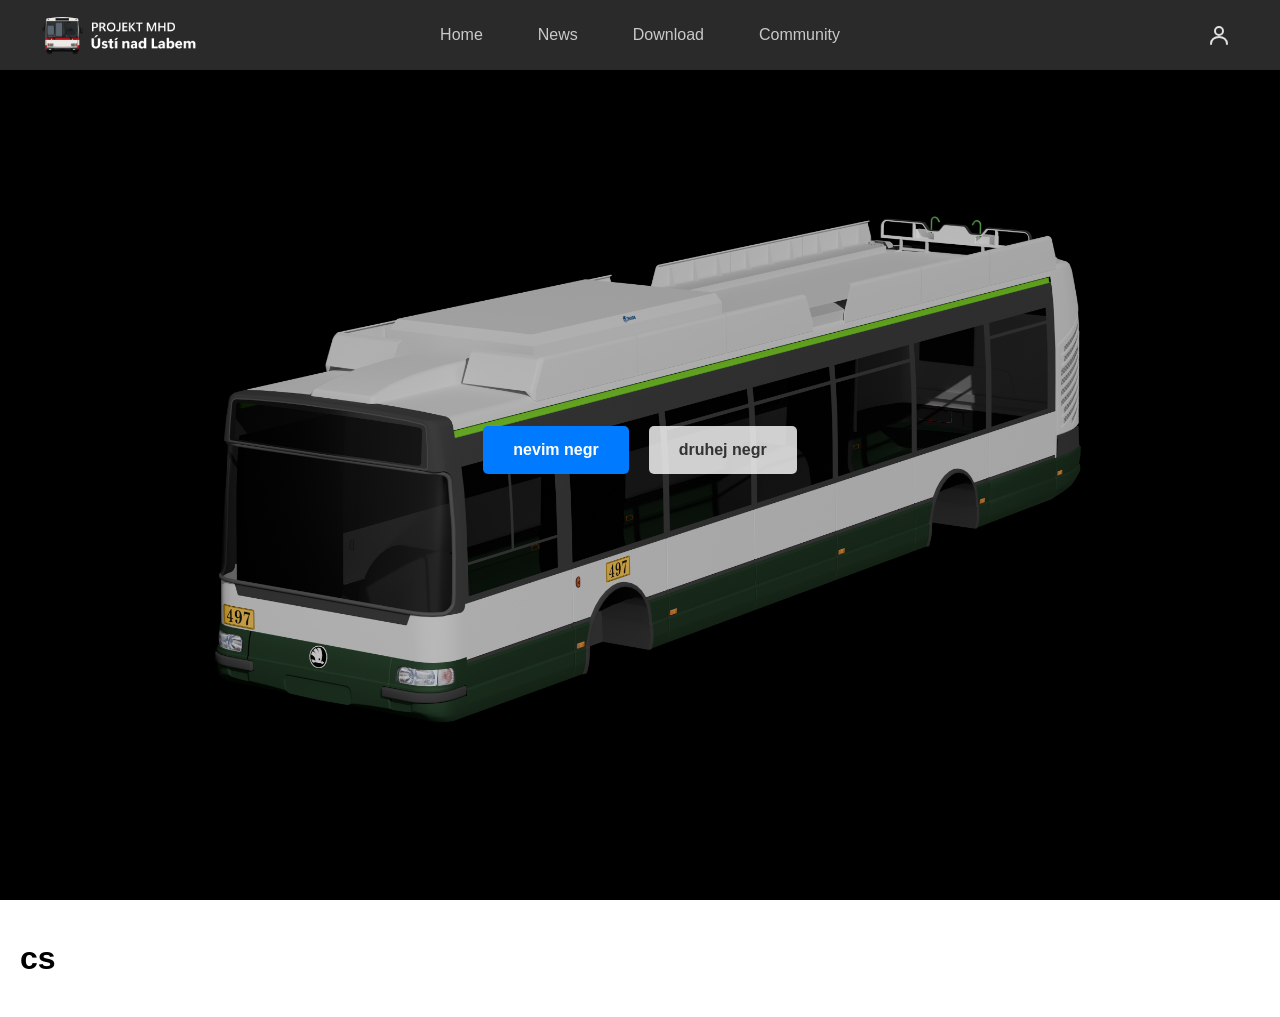
==== docs/index.html @ 0dd5b19f "Update" ====
<!DOCTYPE html>
<html lang="en">

<head>
    <meta charset="utf-8">
    <meta name="viewport" content="width=device-width, initial-scale=1">
    <title>Projekt Ústí nad Labem</title>
    <link rel="stylesheet" href="main.css">
    <link rel="icon" type="image/png" href="..//IMGs/Game_Ico_1024.png">
</head>

<body>

    <nav class="horni-lista">
        <img src="../IMGs/Game_ico_1024_Wide.png" alt="Logo hry" class="horni-lista-logo">

        <div class="horni-lista-stred">
            <a href="#">Home</a>
            <a href="#">News</a>
            <a href="#">Download</a>
            <a href="#">Community</a>
        </div>

        <div class="horni-lista-prava">
            <a href="#" class="uzivatel">
                <svg viewBox="0 0 24 24" fill="none" stroke="currentColor" stroke-width="2" stroke-linecap="round" stroke-linejoin="round">
                    <circle cx="12" cy="8" r="4"></circle>
                    <path d="M4 21c0-4.4 3.6-7 8-7s8 2.6 8 7"></path>
                </svg>
            </a>
        </div>
    </nav>

    <div class="uvodni-sekce">
        <div class="tlacitka-kontejner">
            <a href="#" class="tlacitko primarni">nevim negr</a>
            <a href="#" class="tlacitko sekundarni">druhej negr</a>
        </div>
    </div>

    <div class="zbytek-webu">
        <h1>cs</h1>
    </div>

</body>

</html>
---- docs/main.css ----
* {
    box-sizing: border-box;
    margin: 0;
    padding: 0;
}

body {
    font-family: sans-serif;
}

.horni-lista {
    position: fixed;
    top: 0;
    left: 0;
    width: 100%;
    height: 70px;
    background-color: #333333d5;
    z-index: 1000;
    display: flex;
    align-items: center;
    justify-content: center;
    padding: 0 40px;
}

.horni-lista-stred {
    display: flex;
    align-items: center;
    gap: 25px;
}

.horni-lista-prava {
    position: absolute;
    right: 40px;
}

.horni-lista a {
    color: rgba(255, 255, 255, 0.75);
    text-decoration: none;
    padding: 10px 15px;
    font-weight: 500;
    border-radius: 5px;
    transition: color 0.2s ease;
}

.horni-lista a:hover {
    color: white;
    font-weight: bold;
}

.horni-lista .aktivni {
    color: white;
    font-weight: bold;
}

.horni-lista .text {
    font-weight: bold;
}

.horni-lista .uzivatel {
    width: 42px;
    height: 42px;
    padding: 0;
    display: flex;
    align-items: center;
    justify-content: center;
    color: rgba(255, 255, 255, 0.85);
}

.horni-lista .uzivatel svg {
    width: 24px;
    height: 24px;
}

.uvodni-sekce {
    margin-top: 0;
    height: 100vh;
    background-image: url("../IMGs/IMG_0001.png");
    background-size: cover;
    background-position: center;
    display: flex;
    justify-content: center;
    align-items: center;
}

.tlacitka-kontejner {
    display: flex;
    gap: 20px;
}

.tlacitko {
    display: inline-block;
    padding: 15px 30px;
    text-decoration: none;
    font-weight: bold;
    border-radius: 5px;
    transition: 0.3s;
}

.primarni {
    background-color: #007bff;
    color: white;
}

.primarni:hover {
    background-color: #0056b3;
}

.sekundarni {
    background-color: rgba(255, 255, 255, 0.8);
    color: #333;
}

.sekundarni:hover {
    background-color: white;
}

.zbytek-webu {
    padding: 40px 20px;
}
.horni-lista-logo {
    position: absolute;
    left: 40px;
    height: 45px;
    width: auto;
    object-fit: contain;
}
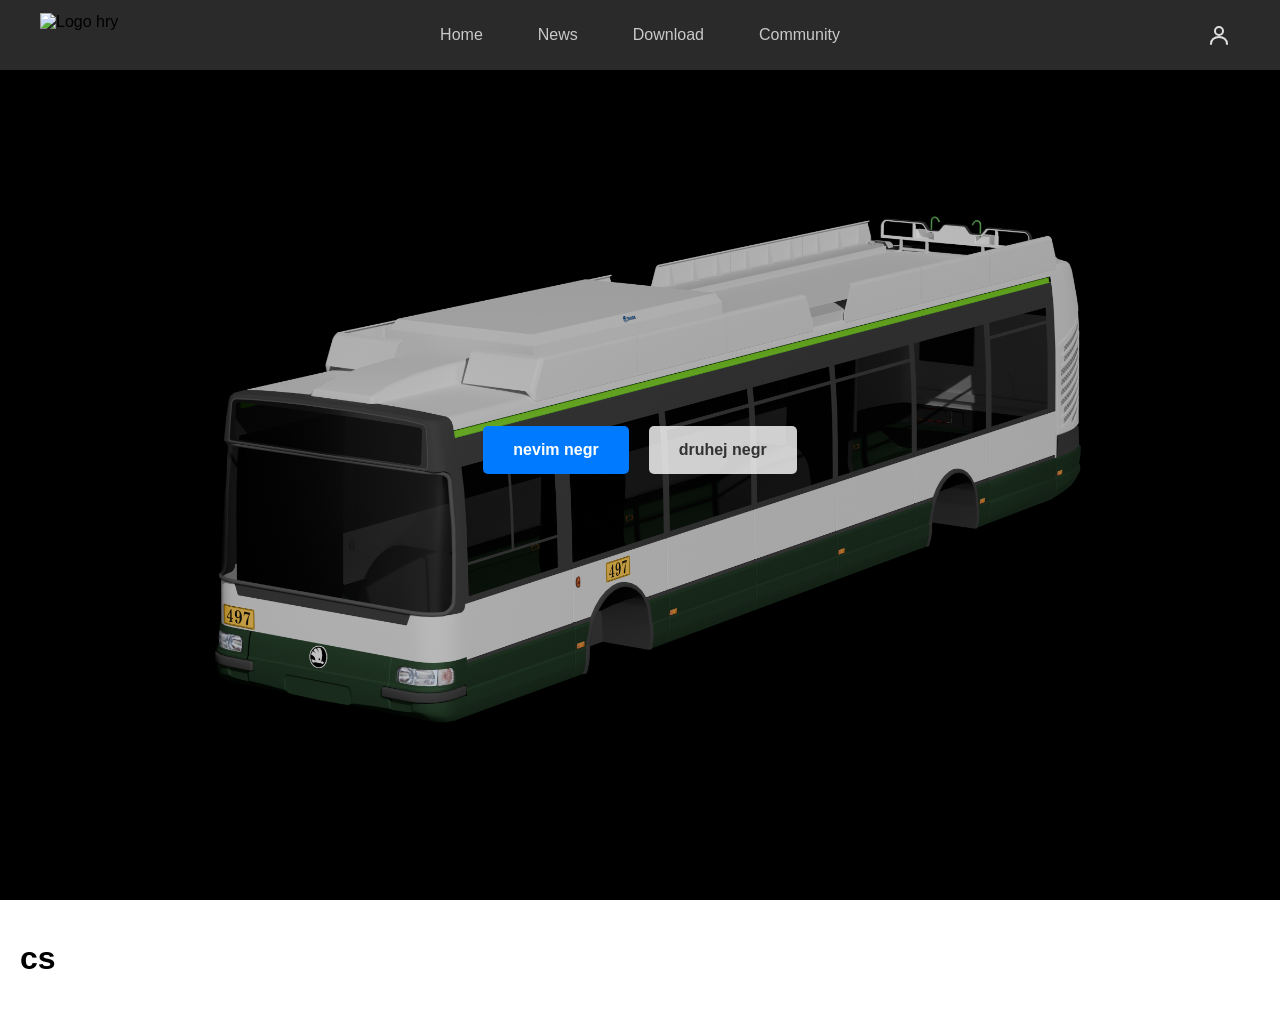
==== commit 75dd32af: "Update index.html" ====
--- a/docs/index.html
+++ b/docs/index.html
@@ -6,13 +6,13 @@
     <meta name="viewport" content="width=device-width, initial-scale=1">
     <title>Projekt Ústí nad Labem</title>
     <link rel="stylesheet" href="main.css">
-    <link rel="icon" type="image/png" href="..//IMGs/Game_Ico_1024.png">
+    <link rel="icon" type="image/png" href="https://github.com/GoodKubiceek/UstiNadLabem/blob/main/IMGs/Game_Ico_1024.png">
 </head>
 
 <body>
 
     <nav class="horni-lista">
-        <img src="../IMGs/Game_ico_1024_Wide.png" alt="Logo hry" class="horni-lista-logo">
+        <img src="https://github.com/GoodKubiceek/UstiNadLabem/blob/main/IMGs/Game_ico_1024_Wide.png" alt="Logo hry" class="horni-lista-logo">
 
         <div class="horni-lista-stred">
             <a href="#">Home</a>
@@ -44,4 +44,4 @@
 
 </body>
 
-</html>+</html>
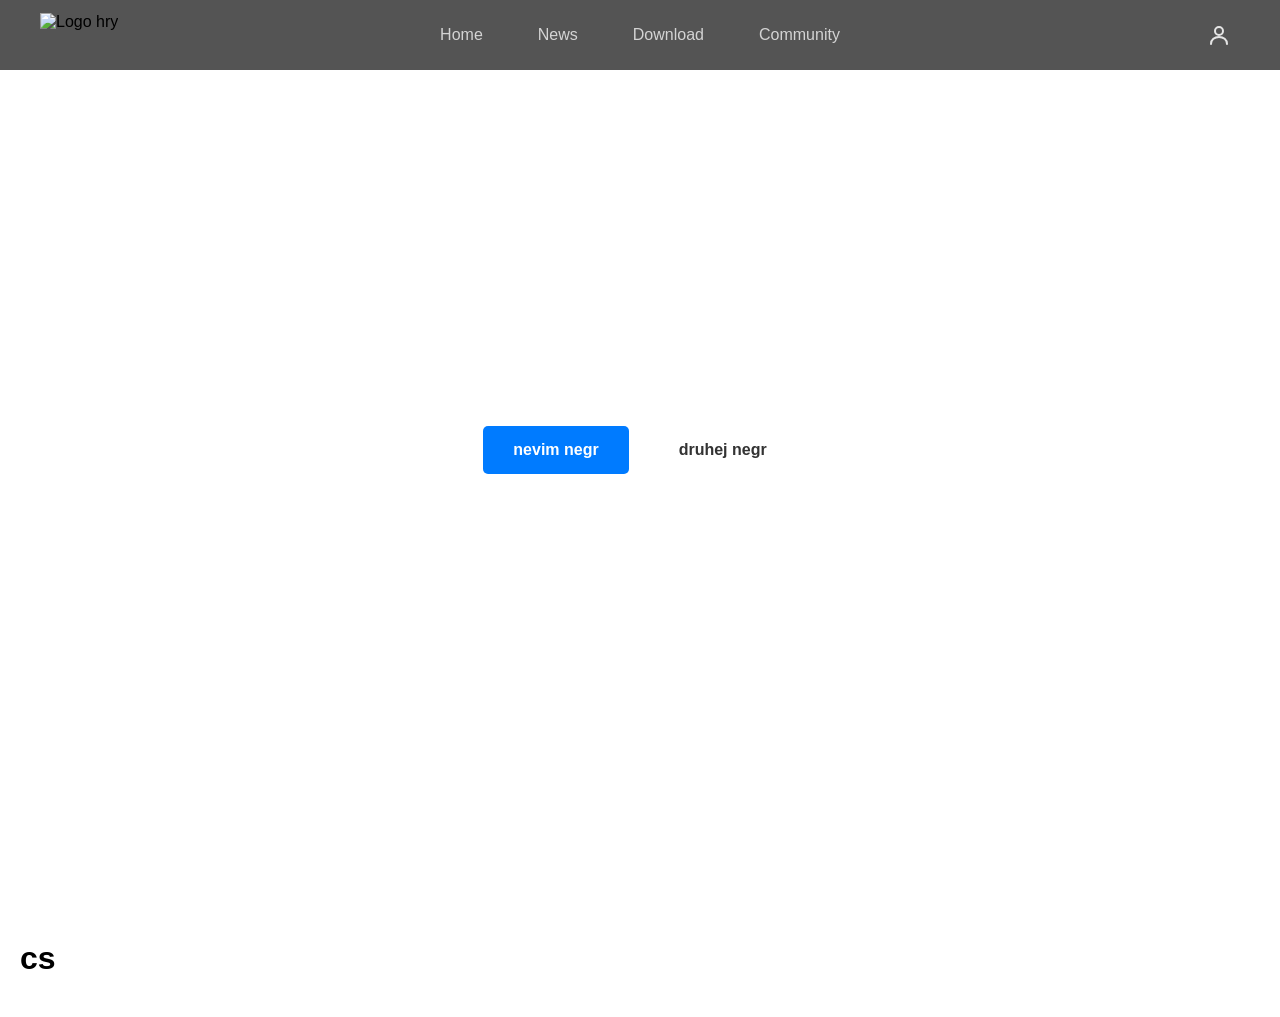
==== commit 341dab16: "Update index.html" ====
--- a/docs/index.html
+++ b/docs/index.html
@@ -6,13 +6,13 @@
     <meta name="viewport" content="width=device-width, initial-scale=1">
     <title>Projekt Ústí nad Labem</title>
     <link rel="stylesheet" href="main.css">
-    <link rel="icon" type="image/png" href="https://github.com/GoodKubiceek/UstiNadLabem/blob/main/IMGs/Game_Ico_1024.png">
+    <link rel="icon" type="image/png" href="https://cdn.discordapp.com/attachments/1557803948122046544/1557803966648033431/Game_Ico_1024.png?ex=6ac92180&is=6ac7d000&hm=6626bfe038775195acc8d2022523e1ac6d77a51566b5e7437e8e13609e984b68&">
 </head>
 
 <body>
 
     <nav class="horni-lista">
-        <img src="https://github.com/GoodKubiceek/UstiNadLabem/blob/main/IMGs/Game_ico_1024_Wide.png" alt="Logo hry" class="horni-lista-logo">
+        <img src="https://cdn.discordapp.com/attachments/1557803948122046544/1557803966992224276/Game_ico_1024_Wide.png?ex=6ac92180&is=6ac7d000&hm=03d49eb0b76ee44d15aa48155017df02f421fd66dfb8e89719f6da089a463aa6&" alt="Logo hry" class="horni-lista-logo">
 
         <div class="horni-lista-stred">
             <a href="#">Home</a>
--- a/docs/main.css
+++ b/docs/main.css
@@ -74,7 +74,7 @@
 .uvodni-sekce {
     margin-top: 0;
     height: 100vh;
-    background-image: url("../IMGs/IMG_0001.png");
+    background-image: url("https://cdn.discordapp.com/attachments/1557803948122046544/1557803966098841642/IMG_0001.png?ex=6ac92180&is=6ac7d000&hm=2c37379f4cc241b0b0ca4132e19ccde33448a0e47db4ab09766b63d234965cc6&");
     background-size: cover;
     background-position: center;
     display: flex;
@@ -123,4 +123,4 @@
     height: 45px;
     width: auto;
     object-fit: contain;
-}+}
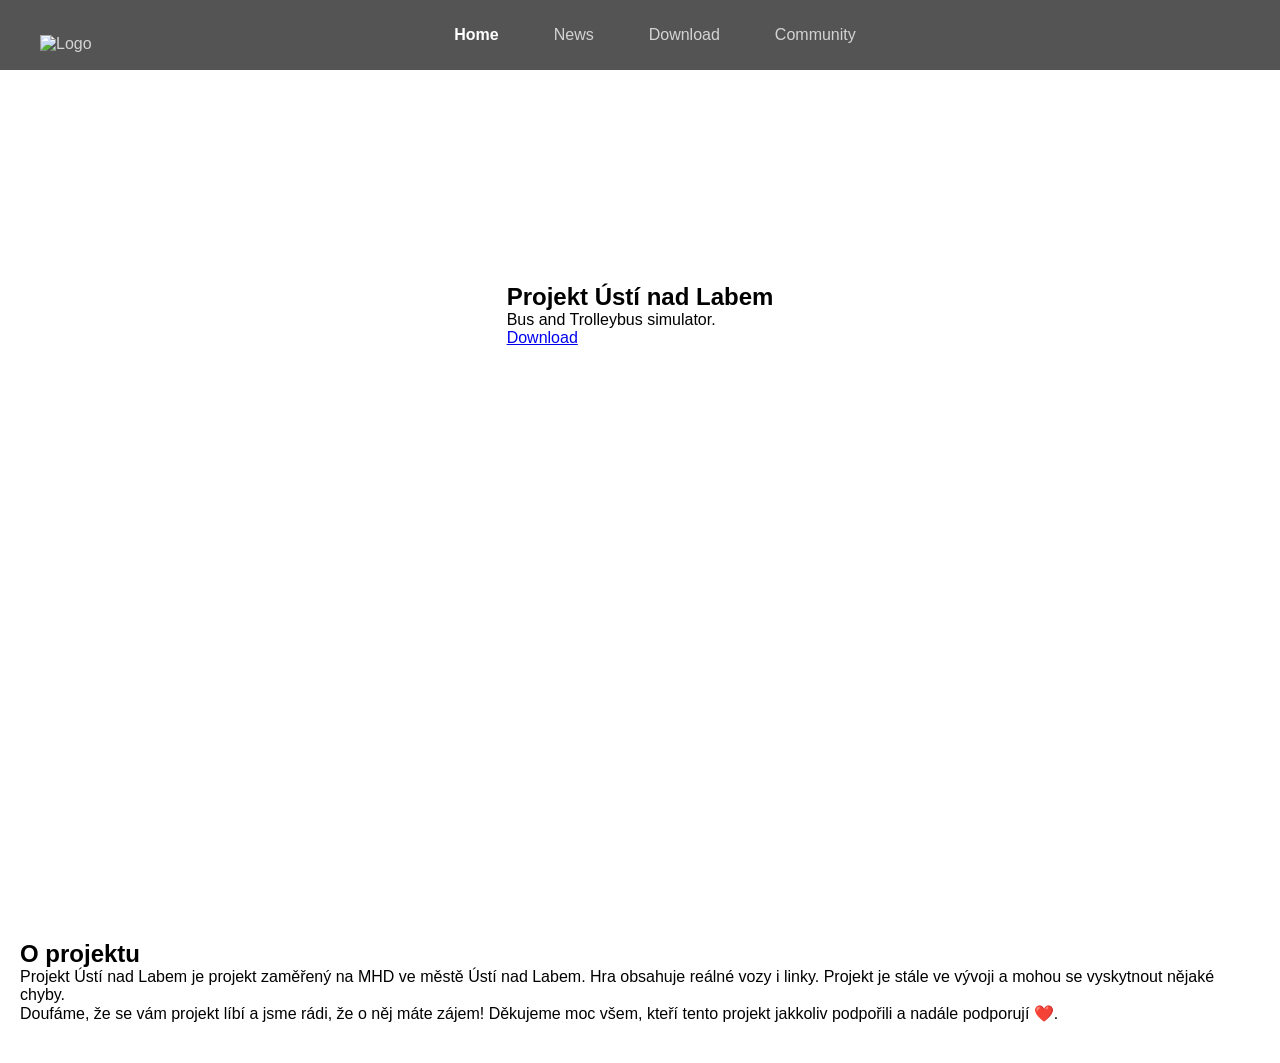
==== commit d8327199: "Update index.html" ====
--- a/docs/index.html
+++ b/docs/index.html
@@ -1,6 +1,5 @@
 <!DOCTYPE html>
-<html lang="en">
-
+<html lang="cs">
 <head>
     <meta charset="utf-8">
     <meta name="viewport" content="width=device-width, initial-scale=1">
@@ -11,37 +10,66 @@
 
 <body>
 
-    <nav class="horni-lista">
-        <img src="https://cdn.discordapp.com/attachments/1557803948122046544/1557803966992224276/Game_ico_1024_Wide.png?ex=6ac92180&is=6ac7d000&hm=03d49eb0b76ee44d15aa48155017df02f421fd66dfb8e89719f6da089a463aa6&" alt="Logo hry" class="horni-lista-logo">
+<nav class="horni-lista">
+    <a href="index.html" class="logo-link">
+        <img src="https://cdn.discordapp.com/attachments/1557803948122046544/1557803966992224276/Game_ico_1024_Wide.png?ex=6ac92180&is=6ac7d000&hm=03d49eb0b76ee44d15aa48155017df02f421fd66dfb8e89719f6da089a463aa6&" alt="Logo" class="horni-lista-logo">
+    </a>
 
-        <div class="horni-lista-stred">
-            <a href="#">Home</a>
-            <a href="#">News</a>
-            <a href="#">Download</a>
-            <a href="#">Community</a>
+    <div class="horni-lista-stred">
+        <a href="index.html" class="aktivni">Home</a>
+        <a href="#">News</a>
+        <a href="download.html">Download</a>
+        <a href="#">Community</a>
+    </div>
+
+    <div class="horni-lista-prava">
+        <a href="login.html" class="uzivatel">
+            <svg viewBox="0 0 24 24" fill="none">
+                <circle cx="12" cy="8" r="4"></circle>
+                <path d="M4 21c0-4.4 3.6-7 8-7s8 2.6 8 7"></path>
+            </svg>
+        </a>
+    </div>
+</nav>
+
+<main>
+
+<section class="uvodni-sekce">
+    <div class="uvodni-obsah">
+        <div class="uvodni-text">
+            <h1>Projekt Ústí nad Labem</h1>
+            <p>Bus and Trolleybus simulator.</p>
         </div>
 
-        <div class="horni-lista-prava">
-            <a href="#" class="uzivatel">
-                <svg viewBox="0 0 24 24" fill="none" stroke="currentColor" stroke-width="2" stroke-linecap="round" stroke-linejoin="round">
-                    <circle cx="12" cy="8" r="4"></circle>
-                    <path d="M4 21c0-4.4 3.6-7 8-7s8 2.6 8 7"></path>
-                </svg>
-            </a>
-        </div>
-    </nav>
+        <a href="download.html" class="tlacitko-download">
+            <span>Download</span>
+            <svg viewBox="0 0 24 24" fill="none">
+                <path d="M12 4v11"></path>
+                <path d="m7 11 5 5 5-5"></path>
+                <path d="M5 20h14"></path>
+            </svg>
+        </a>
+    </div>
+</section>
 
-    <div class="uvodni-sekce">
-        <div class="tlacitka-kontejner">
-            <a href="#" class="tlacitko primarni">nevim negr</a>
-            <a href="#" class="tlacitko sekundarni">druhej negr</a>
-        </div>
+<section class="zbytek-webu">
+    <div class="projekt-obsah">
+
+        <h2>O projektu</h2>
+
+        <p>
+            Projekt Ústí nad Labem je projekt zaměřený na MHD ve městě Ústí nad Labem.
+            Hra obsahuje reálné vozy i linky. Projekt je stále ve vývoji a mohou se vyskytnout nějaké chyby.
+        </p>
+
+        <p>
+            Doufáme, že se vám projekt líbí a jsme rádi, že o něj máte zájem!
+            Děkujeme moc všem, kteří tento projekt jakkoliv podpořili a nadále podporují ❤️.
+        </p>
     </div>
+</section>
 
-    <div class="zbytek-webu">
-        <h1>cs</h1>
-    </div>
+</main>
 
 </body>
-
 </html>
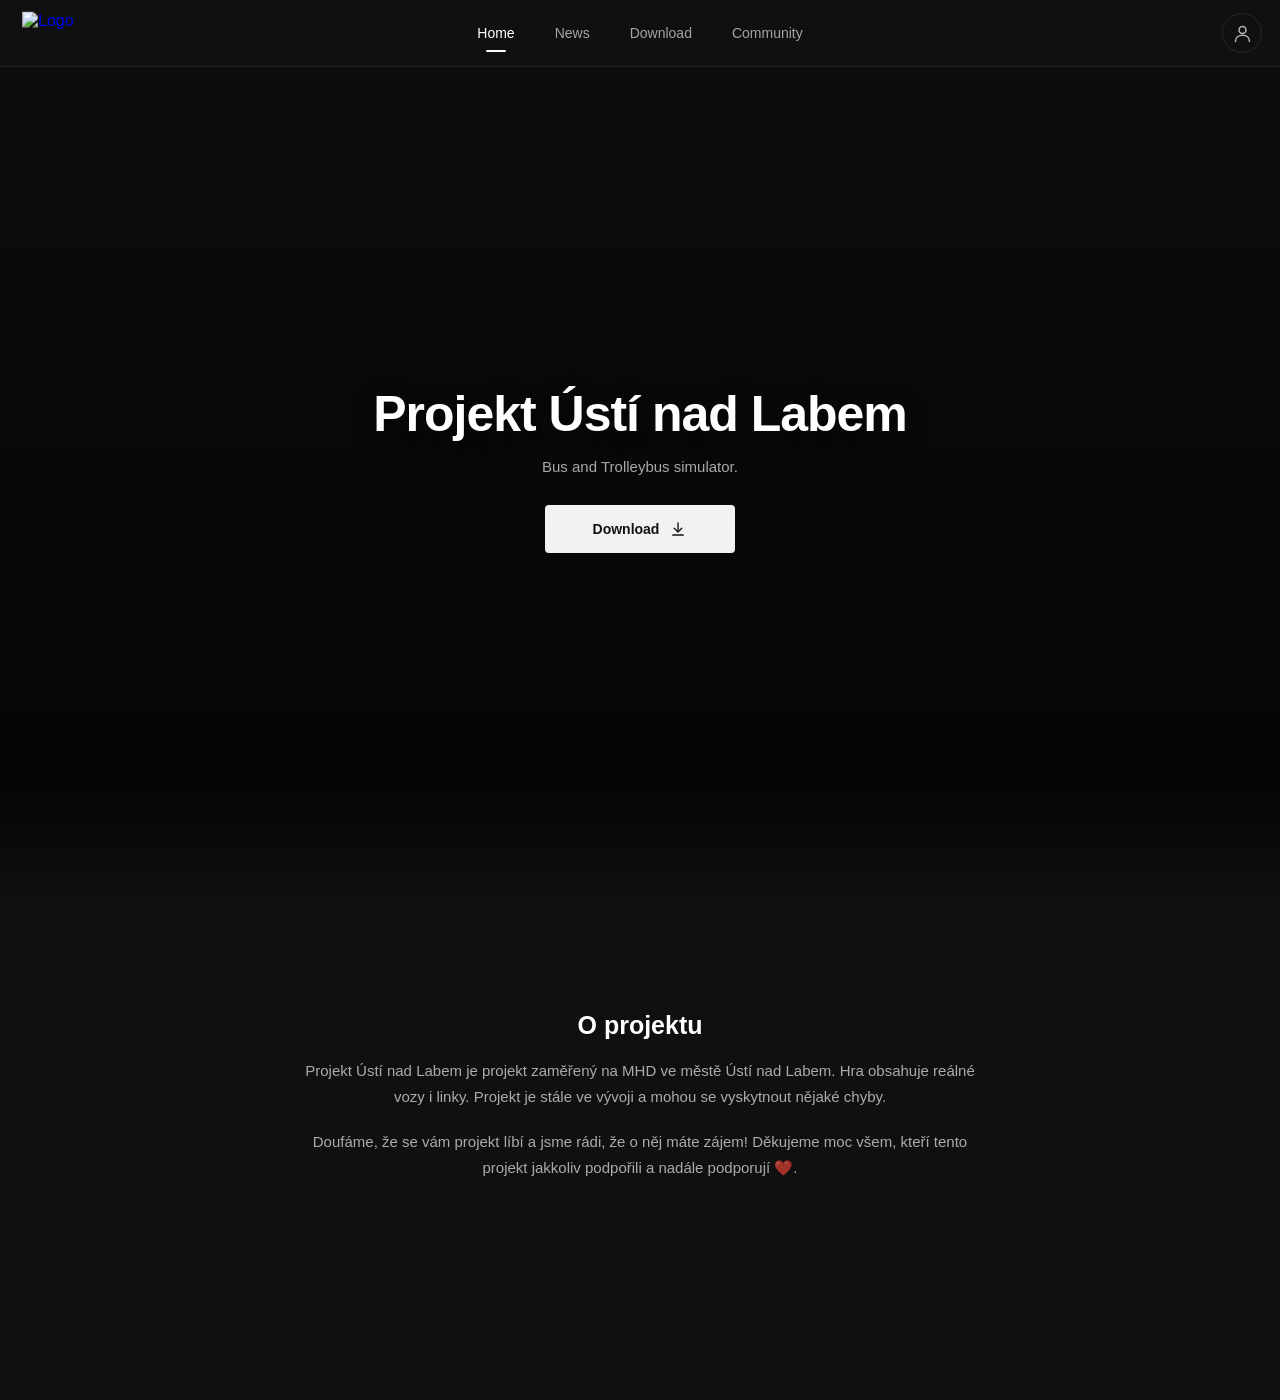
==== commit eaf532f1: "Update index.html" ====
--- a/docs/index.html
+++ b/docs/index.html
@@ -12,7 +12,7 @@
 
 <nav class="horni-lista">
     <a href="index.html" class="logo-link">
-        <img src="https://cdn.discordapp.com/attachments/1557803948122046544/1557803966992224276/Game_ico_1024_Wide.png?ex=6ac92180&is=6ac7d000&hm=03d49eb0b76ee44d15aa48155017df02f421fd66dfb8e89719f6da089a463aa6&" alt="Logo" class="horni-lista-logo">
+        <img src="https://github.com/GoodKubiceek/UstiNadLabem/blob/main/Game_ico_1024_Wide.png?raw=true" alt="Logo" class="horni-lista-logo">
     </a>
 
     <div class="horni-lista-stred">
--- a/docs/main.css
+++ b/docs/main.css
@@ -1,11 +1,17 @@
 * {
     box-sizing: border-box;
     margin: 0;
-    padding: 0;
+    padding: 0
+}
+
+html {
+    scroll-behavior: smooth
 }
 
 body {
-    font-family: sans-serif;
+    font-family: Arial, Helvetica, sans-serif;
+    background: #101010;
+    color: white
 }
 
 .horni-lista {
@@ -13,114 +19,324 @@
     top: 0;
     left: 0;
     width: 100%;
-    height: 70px;
-    background-color: #333333d5;
+    height: 67px;
+    background: rgba(18, 18, 18, .94);
+    backdrop-filter: blur(12px);
+    -webkit-backdrop-filter: blur(12px);
+    border-bottom: 1px solid rgba(255, 255, 255, .07);
     z-index: 1000;
     display: flex;
     align-items: center;
-    justify-content: center;
-    padding: 0 40px;
+    justify-content: center
+}
+
+.logo-link {
+    position: absolute;
+    left: 22px;
+    top: 50%;
+    transform: translateY(-50%);
+    display: flex;
+    align-items: center;
+    text-decoration: none
+}
+
+.horni-lista-logo {
+    display: block;
+    height: 43px;
+    width: auto;
+    object-fit: contain;
+    transition: opacity .2s ease
+}
+
+.logo-link:hover .horni-lista-logo {
+    opacity: .82
 }
 
 .horni-lista-stred {
-    display: flex;
-    align-items: center;
-    gap: 25px;
+    height: 100%;
+    display: flex;
+    align-items: center;
+    gap: 2px
+}
+
+.horni-lista-stred a {
+    position: relative;
+    height: 44px;
+    padding: 0 19px;
+    display: flex;
+    align-items: center;
+    color: rgba(255, 255, 255, .62);
+    text-decoration: none;
+    font-size: 14px;
+    font-weight: 500;
+    transition: color .2s ease
+}
+
+.horni-lista-stred a:hover {
+    color: white
+}
+
+.horni-lista-stred a.aktivni {
+    color: white
+}
+
+.horni-lista-stred a.aktivni::after {
+    content: "";
+    position: absolute;
+    left: 50%;
+    bottom: 3px;
+    width: 20px;
+    height: 2px;
+    transform: translateX(-50%);
+    background: white;
+    border-radius: 10px
 }
 
 .horni-lista-prava {
     position: absolute;
-    right: 40px;
-}
-
-.horni-lista a {
-    color: rgba(255, 255, 255, 0.75);
+    right: 18px;
+    display: flex;
+    align-items: center
+}
+
+.uzivatel {
+    width: 40px;
+    height: 40px;
+    display: flex;
+    align-items: center;
+    justify-content: center;
+    color: rgba(255, 255, 255, .68);
+    border: 1px solid rgba(255, 255, 255, .09);
+    border-radius: 50%;
     text-decoration: none;
-    padding: 10px 15px;
-    font-weight: 500;
-    border-radius: 5px;
-    transition: color 0.2s ease;
-}
-
-.horni-lista a:hover {
+    transition: .2s ease
+}
+
+.uzivatel:hover {
     color: white;
-    font-weight: bold;
-}
-
-.horni-lista .aktivni {
-    color: white;
-    font-weight: bold;
-}
-
-.horni-lista .text {
-    font-weight: bold;
-}
-
-.horni-lista .uzivatel {
-    width: 42px;
-    height: 42px;
-    padding: 0;
+    background: rgba(255, 255, 255, .08);
+    border-color: rgba(255, 255, 255, .16)
+}
+
+.uzivatel svg {
+    width: 21px;
+    height: 21px;
+    stroke: currentColor;
+    stroke-width: 1.8;
+    stroke-linecap: round;
+    stroke-linejoin: round
+}
+
+.uvodni-sekce {
+    position: relative;
+    min-height: 100vh;
+    padding: 150px 30px 110px;
     display: flex;
     align-items: center;
     justify-content: center;
-    color: rgba(255, 255, 255, 0.85);
-}
-
-.horni-lista .uzivatel svg {
-    width: 24px;
-    height: 24px;
-}
-
-.uvodni-sekce {
-    margin-top: 0;
-    height: 100vh;
-    background-image: url("https://cdn.discordapp.com/attachments/1557803948122046544/1557803966098841642/IMG_0001.png?ex=6ac92180&is=6ac7d000&hm=2c37379f4cc241b0b0ca4132e19ccde33448a0e47db4ab09766b63d234965cc6&");
+    text-align: center;
+    background-image: linear-gradient(to bottom, rgba(0, 0, 0, .18), rgba(0, 0, 0, .78)), url("https://github.com/GoodKubiceek/UstiNadLabem/blob/main/Nahled1.png?raw=true");
     background-size: cover;
-    background-position: center;
-    display: flex;
+    background-position: center
+}
+
+.uvodni-sekce::after {
+    content: "";
+    position: absolute;
+    left: 0;
+    right: 0;
+    bottom: 0;
+    height: 120px;
+    background: linear-gradient(to bottom, transparent, #101010);
+    pointer-events: none
+}
+
+.uvodni-obsah {
+    position: relative;
+    z-index: 1;
+    max-width: 800px;
+    display: flex;
+    flex-direction: column;
+    align-items: center
+}
+
+.uvodni-text {
+    max-width: 800px
+}
+
+.uvodni-text h1 {
+    margin-bottom: 12px;
+    font-size: 50px;
+    line-height: 1.1;
+    font-weight: 600;
+    letter-spacing: -1px;
+    text-shadow: 0 4px 25px rgba(0, 0, 0, .45)
+}
+
+.uvodni-text p {
+    max-width: 700px;
+    margin: 0 auto 25px;
+    font-size: 15px;
+    line-height: 1.75;
+    color: rgba(255, 255, 255, .65)
+}
+
+.tlacitko-download {
+    width: 190px;
+    height: 48px;
+    display: flex;
+    align-items: center;
     justify-content: center;
-    align-items: center;
-}
-
-.tlacitka-kontejner {
-    display: flex;
-    gap: 20px;
-}
-
-.tlacitko {
-    display: inline-block;
-    padding: 15px 30px;
+    gap: 10px;
+    background: #f2f2f2;
+    color: #111;
+    border-radius: 4px;
     text-decoration: none;
-    font-weight: bold;
-    border-radius: 5px;
-    transition: 0.3s;
-}
-
-.primarni {
-    background-color: #007bff;
-    color: white;
-}
-
-.primarni:hover {
-    background-color: #0056b3;
-}
-
-.sekundarni {
-    background-color: rgba(255, 255, 255, 0.8);
-    color: #333;
-}
-
-.sekundarni:hover {
-    background-color: white;
+    font-size: 14px;
+    font-weight: 600;
+    transition: .2s ease
+}
+
+.tlacitko-download svg {
+    width: 18px;
+    height: 18px;
+    stroke: currentColor;
+    stroke-width: 1.8;
+    stroke-linecap: round;
+    stroke-linejoin: round;
+    transition: .2s ease
+}
+
+.tlacitko-download:hover {
+    background: white;
+    transform: translateY(-1px);
+    box-shadow: 0 7px 20px rgba(0, 0, 0, .25)
+}
+
+.tlacitko-download:hover svg {
+    transform: translateY(2px)
 }
 
 .zbytek-webu {
-    padding: 40px 20px;
-}
-.horni-lista-logo {
-    position: absolute;
-    left: 40px;
-    height: 45px;
-    width: auto;
-    object-fit: contain;
-}
+    min-height: 500px;
+    padding: 110px 30px 100px;
+    background: #101010
+}
+
+.projekt-obsah {
+    width: 60%;
+    max-width: 1000px;
+    margin: 0 auto;
+    text-align: center
+}
+
+.projekt-obsah h2 {
+    margin-bottom: 18px;
+    font-size: 25px;
+    line-height: 1.2;
+    font-weight: 600;
+    color: white
+}
+
+.projekt-obsah p {
+    max-width: 700px;
+    margin: 0 auto 18px;
+    font-size: 15px;
+    line-height: 1.75;
+    color: rgba(255, 255, 255, .65)
+}
+
+@media(max-width:900px) {
+    .projekt-obsah {
+        width: 80%
+    }
+}
+
+@media(max-width:700px) {
+    .logo-link {
+        left: 12px
+    }
+
+    .horni-lista-logo {
+        height: 37px
+    }
+
+    .horni-lista-stred {
+        gap: 0
+    }
+
+    .horni-lista-stred a {
+        padding: 0 8px;
+        font-size: 12px
+    }
+
+    .horni-lista-prava {
+        right: 7px
+    }
+
+    .uzivatel {
+        width: 38px;
+        height: 38px
+    }
+
+    .uvodni-sekce {
+        min-height: 65vh;
+        padding: 130px 20px 90px
+    }
+
+    .uvodni-text h1 {
+        font-size: 36px
+    }
+
+    .uvodni-text p {
+        font-size: 14px
+    }
+
+    .zbytek-webu {
+        padding: 85px 20px 70px
+    }
+
+    .projekt-obsah {
+        width: 100%
+    }
+
+    .projekt-obsah h2 {
+        font-size: 22px
+    }
+
+    .projekt-obsah p {
+        font-size: 14px
+    }
+}
+
+@media(max-width:480px) {
+    .horni-lista-stred a {
+        padding: 0 5px;
+        font-size: 11px
+    }
+
+    .logo-link {
+        left: 8px
+    }
+
+    .horni-lista-logo {
+        max-width: 105px;
+        height: auto
+    }
+
+    .uvodni-sekce {
+        min-height: 60vh
+    }
+
+    .uvodni-text h1 {
+        font-size: 32px
+    }
+
+    .zbytek-webu {
+        padding: 70px 20px 70px
+    }
+
+    .tlacitko-download {
+        width: 100%
+    }
+}
